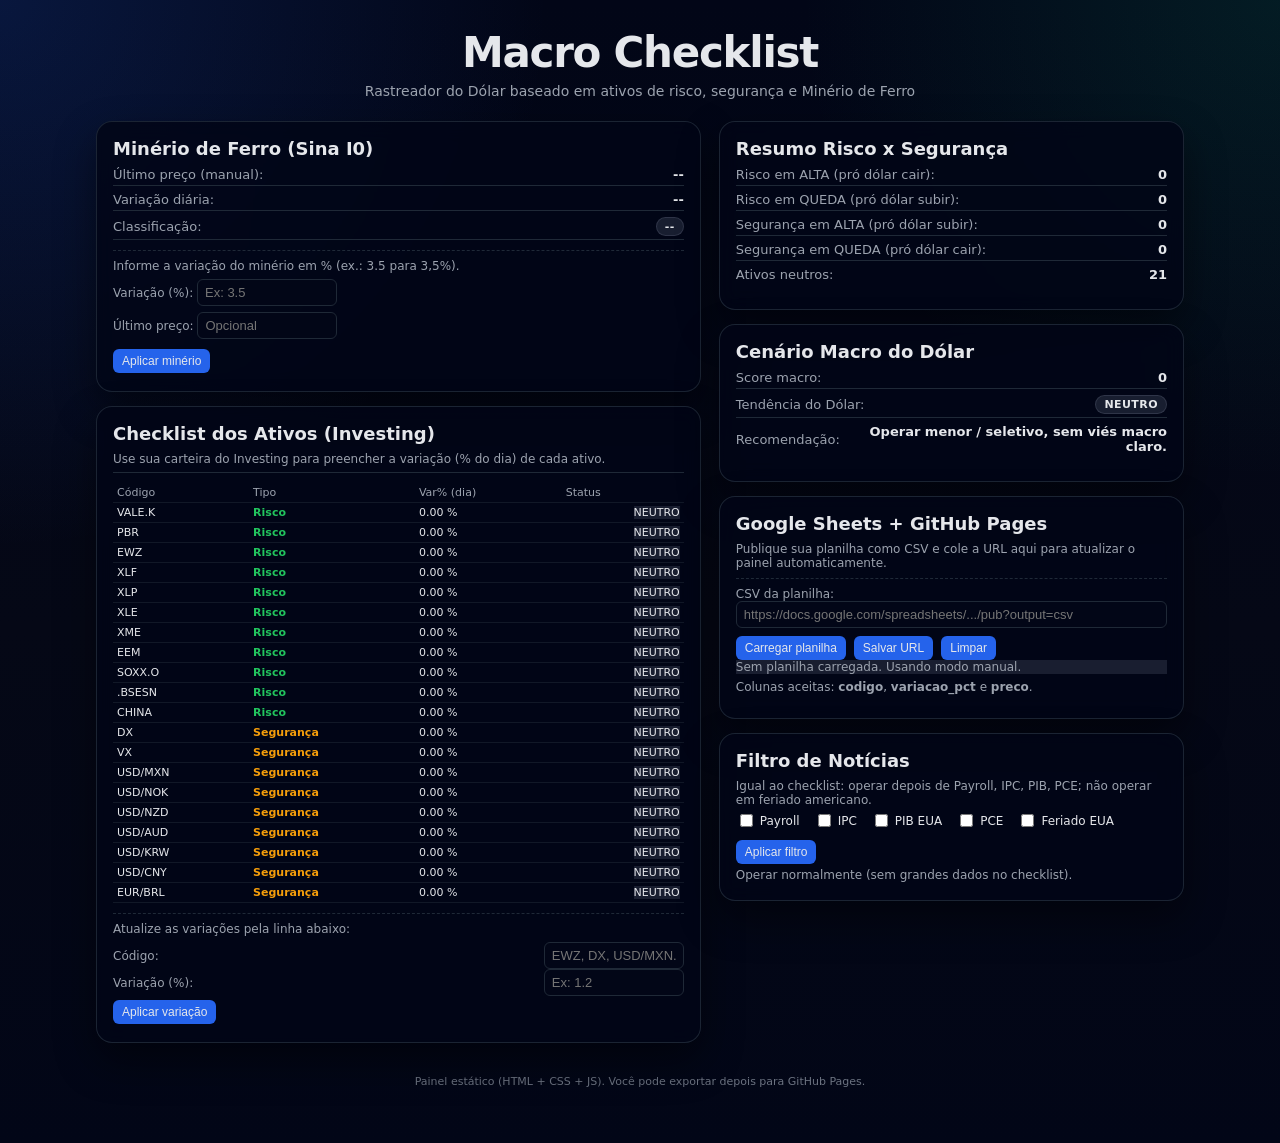
==== index.html @ 8d6e2692 "Atualiza dashboard e suporte ao Google Sheets" ====
<!DOCTYPE html>
<html lang="pt-BR">
<head>
  <meta charset="UTF-8" />
  <title>Macro Checklist - Rastreador do Dólar</title>
  <meta name="viewport" content="width=device-width, initial-scale=1" />
  <link rel="stylesheet" href="style.css" />
</head>
<body>
  <div class="app">
    <header class="header">
      <h1>Macro Checklist</h1>
      <p>Rastreador do Dólar baseado em ativos de risco, segurança e Minério de Ferro</p>
    </header>

    <div class="cards">
      <!-- COLUNA ESQUERDA: Minério + Ativos -->
      <div>
        <section class="card">
          <h2>Minério de Ferro (Sina I0)</h2>
          <div class="row">
            <span class="label">Último preço (manual):</span>
            <span class="value" id="iron-price">--</span>
          </div>
          <div class="row">
            <span class="label">Variação diária:</span>
            <span class="value" id="iron-change">--</span>
          </div>
          <div class="row">
            <span class="label">Classificação:</span>
            <span class="value"><span id="iron-class" class="tag tag-neutral">--</span></span>
          </div>

          <div class="manual-block">
            <p>Informe a variação do minério em % (ex.: 3.5 para 3,5%).</p>
            <label class="input-row">
              <span>Variação (%):</span>
              <input type="number" step="0.01" id="iron-manual" placeholder="Ex: 3.5" />
            </label>
            <label class="input-row">
              <span>Último preço:</span>
              <input type="number" step="0.0001" id="iron-price-manual" placeholder="Opcional" />
            </label>
            <button id="btn-apply-iron">Aplicar minério</button>
          </div>
        </section>

        <section class="card">
          <h2>Checklist dos Ativos (Investing)</h2>
          <p class="hint">
            Use sua carteira do Investing para preencher a variação (% do dia) de cada ativo.
          </p>

          <div class="table-ativos">
            <table>
              <thead>
                <tr>
                  <th>Código</th>
                  <th>Tipo</th>
                  <th>Var% (dia)</th>
                  <th>Status</th>
                </tr>
              </thead>
              <tbody id="ativos-tbody">
                <!-- preenchido via JS -->
              </tbody>
            </table>
          </div>

          <div class="manual-block">
            <p>Atualize as variações pela linha abaixo:</p>
            <div class="input-row">
              <span>Código:</span>
              <input type="text" id="ativo-codigo" placeholder="EWZ, DX, USD/MXN..." />
            </div>
            <div class="input-row">
              <span>Variação (%):</span>
              <input type="number" step="0.01" id="ativo-var" placeholder="Ex: 1.2" />
            </div>
            <button id="btn-apply-ativo">Aplicar variação</button>
          </div>
        </section>
      </div>

      <!-- COLUNA DIREITA: Score + Dólar + Notícias -->
      <div>
        <section class="card">
          <h2>Resumo Risco x Segurança</h2>
          <div class="row">
            <span class="label">Risco em ALTA (pró dólar cair):</span>
            <span class="value" id="risco-alta">--</span>
          </div>
          <div class="row">
            <span class="label">Risco em QUEDA (pró dólar subir):</span>
            <span class="value" id="risco-queda">--</span>
          </div>
          <div class="row">
            <span class="label">Segurança em ALTA (pró dólar subir):</span>
            <span class="value" id="segur-alta">--</span>
          </div>
          <div class="row">
            <span class="label">Segurança em QUEDA (pró dólar cair):</span>
            <span class="value" id="segur-queda">--</span>
          </div>
          <div class="row">
            <span class="label">Ativos neutros:</span>
            <span class="value" id="total-neutro">--</span>
          </div>
        </section>

        <section class="card">
          <h2>Cenário Macro do Dólar</h2>
          <div class="row">
            <span class="label">Score macro:</span>
            <span class="value" id="macro-score">--</span>
          </div>
          <div class="row">
            <span class="label">Tendência do Dólar:</span>
            <span class="value"><span id="usd-trend" class="tag tag-neutral">--</span></span>
          </div>
          <div class="row">
            <span class="label">Recomendação:</span>
            <span class="value" id="usd-action">--</span>
          </div>
        </section>

        <section class="card">
          <h2>Google Sheets + GitHub Pages</h2>
          <p class="hint">
            Publique sua planilha como CSV e cole a URL aqui para atualizar o painel automaticamente.
          </p>
          <div class="manual-block sheet-config">
            <label class="input-row sheet-url-row">
              <span>CSV da planilha:</span>
              <input
                type="url"
                id="sheet-url"
                placeholder="https://docs.google.com/spreadsheets/.../pub?output=csv"
              />
            </label>
            <div class="sheet-actions">
              <button id="btn-load-sheet" type="button">Carregar planilha</button>
              <button id="btn-save-sheet" type="button">Salvar URL</button>
              <button id="btn-clear-sheet" type="button">Limpar</button>
            </div>
            <p class="hint" id="sheet-status">Sem planilha carregada. Usando modo manual.</p>
            <p class="hint">
              Colunas aceitas: <strong>codigo</strong>, <strong>variacao_pct</strong> e <strong>preco</strong>.
            </p>
          </div>
        </section>

        <section class="card">
          <h2>Filtro de Notícias</h2>
          <p class="hint">
            Igual ao checklist: operar depois de Payroll, IPC, PIB, PCE; não operar em feriado americano.
          </p>
          <div class="checkbox-group">
            <label><input type="checkbox" id="chk-payroll" /> Payroll</label>
            <label><input type="checkbox" id="chk-ipc" /> IPC</label>
            <label><input type="checkbox" id="chk-pib" /> PIB EUA</label>
            <label><input type="checkbox" id="chk-pce" /> PCE</label>
            <label><input type="checkbox" id="chk-feriado" /> Feriado EUA</label>
          </div>
          <button id="btn-update-news">Aplicar filtro</button>
          <p class="hint" id="news-hint">Operar normalmente.</p>
        </section>
      </div>
    </div>

    <footer class="footer">
      <p>Painel estático (HTML + CSS + JS). Você pode exportar depois para GitHub Pages.</p>
    </footer>
  </div>

  <script src="script.js"></script>
</body>
</html>
---- style.css ----
* {
  box-sizing: border-box;
}

body {
  margin: 0;
  font-family: system-ui, -apple-system, BlinkMacSystemFont, "Segoe UI", sans-serif;
  background:
    radial-gradient(circle at top left, rgba(37, 99, 235, 0.18), transparent 32%),
    radial-gradient(circle at top right, rgba(16, 185, 129, 0.12), transparent 28%),
    linear-gradient(180deg, #020617 0%, #050816 55%, #020617 100%);
  color: #e5e7eb;
  min-height: 100vh;
}

.app {
  max-width: 1120px;
  margin: 0 auto;
  padding: 28px 16px 44px;
}

.header {
  text-align: center;
  margin-bottom: 22px;
}

.header h1 {
  margin: 0 0 6px;
  font-size: clamp(28px, 4vw, 42px);
  letter-spacing: -0.03em;
}

.header p {
  margin: 0;
  color: #9ca3af;
  font-size: 14px;
}

.cards {
  display: grid;
  grid-template-columns: minmax(0, 1.3fr) minmax(0, 1fr);
  gap: 18px;
}

@media (max-width: 900px) {
  .cards {
    grid-template-columns: minmax(0, 1fr);
  }
}

.card {
  background: rgba(2, 6, 23, 0.82);
  border-radius: 16px;
  border: 1px solid rgba(31, 41, 55, 0.9);
  padding: 16px 16px 18px;
  margin-bottom: 14px;
  box-shadow: 0 18px 40px rgba(0, 0, 0, 0.45);
  backdrop-filter: blur(10px);
  transition: transform 160ms ease, border-color 160ms ease, box-shadow 160ms ease;
}

.card:hover {
  transform: translateY(-2px);
  border-color: rgba(59, 130, 246, 0.38);
  box-shadow: 0 22px 44px rgba(0, 0, 0, 0.52);
}

.card h2 {
  margin: 0 0 8px;
  font-size: 18px;
}

.row {
  display: flex;
  justify-content: space-between;
  align-items: center;
  margin: 6px 0;
  font-size: 13px;
  border-bottom: 1px solid #1f2937; /* linha separadora (igual visual de checklist) */
  padding-bottom: 3px;
}

.row:last-child {
  border-bottom: none;
}

.label {
  color: #9ca3af;
}

.value {
  font-weight: 600;
  text-align: right;
}

.tag {
  display: inline-block;
  padding: 2px 8px;
  border-radius: 999px;
  font-size: 11px;
  font-weight: 600;
  text-transform: uppercase;
  letter-spacing: 0.04em;
  border: 1px solid transparent;
}

.tag-up {
  background: rgba(34, 197, 94, 0.14);
  color: #22c55e;
  border-color: rgba(34, 197, 94, 0.25);
}

.tag-down {
  background: rgba(239, 68, 68, 0.15);
  color: #f97373;
  border-color: rgba(239, 68, 68, 0.25);
}

.tag-neutral {
  background: rgba(148, 163, 184, 0.16);
  color: #e5e7eb;
  border-color: rgba(148, 163, 184, 0.18);
}

.manual-block {
  margin-top: 10px;
  padding-top: 8px;
  border-top: 1px dashed #1f2937;
  font-size: 12px;
}

.manual-block p {
  margin: 0 0 6px;
  color: #9ca3af;
}

.manual-block label {
  display: block;
  margin-bottom: 6px;
}

.manual-block input {
  width: 100%;
  max-width: 140px;
  padding: 5px 7px;
  border-radius: 6px;
  border: 1px solid #1f2937;
  background: #020617;
  color: #e5e7eb;
  font-size: 13px;
}

.input-row {
  display: flex;
  align-items: center;
  justify-content: space-between;
  gap: 8px;
}

.input-row span {
  font-size: 12px;
  color: #9ca3af;
}

button {
  padding: 5px 9px;
  border-radius: 6px;
  border: none;
  background: #2563eb;
  color: #e5e7eb;
  font-size: 12px;
  cursor: pointer;
  margin-top: 4px;
  transition: transform 120ms ease, background 120ms ease, box-shadow 120ms ease;
}

button:hover {
  background: #1d4ed8;
  transform: translateY(-1px);
  box-shadow: 0 8px 16px rgba(37, 99, 235, 0.2);
}

button:active {
  transform: translateY(0);
}

.checkbox-group {
  display: flex;
  flex-wrap: wrap;
  gap: 6px 14px;
  margin: 4px 0 6px;
  font-size: 12px;
}

.checkbox-group label {
  display: flex;
  align-items: center;
  gap: 4px;
}

.hint {
  margin: 4px 0 0;
  font-size: 12px;
  color: #9ca3af;
}

.table-ativos {
  margin-top: 6px;
  border-top: 1px solid #1f2937;
  padding-top: 6px;
  font-size: 12px;
}

.table-ativos table {
  width: 100%;
  border-collapse: collapse;
  margin-top: 4px;
}

.table-ativos th,
.table-ativos td {
  padding: 3px 4px;
  border-bottom: 1px solid #111827;
  text-align: left;
  font-size: 11px;
}

.table-ativos tr:hover td {
  background: rgba(15, 23, 42, 0.38);
}

.table-ativos td:last-child {
  text-align: right;
}

.table-ativos td .tag {
  padding: 2px 7px;
  min-width: 58px;
  text-align: center;
}

.sheet-config {
  margin-top: 8px;
}

.sheet-url-row {
  align-items: flex-start;
}

.sheet-url-row input {
  width: 100%;
  max-width: none;
}

.sheet-actions {
  display: flex;
  flex-wrap: wrap;
  gap: 8px;
  margin-top: 8px;
}

.sheet-actions button {
  margin-top: 0;
}

.sheet-status {
  margin-top: 8px;
}

.table-ativos th {
  color: #9ca3af;
  font-weight: 500;
}

.tipo-risco {
  color: #22c55e;
  font-weight: 600;
}

.tipo-seguranca {
  color: #f59e0b;
  font-weight: 600;
}

.footer {
  margin-top: 18px;
  text-align: center;
  font-size: 11px;
  color: #6b7280;
}

@media (max-width: 900px) {
  .app {
    padding-top: 18px;
  }

  .header {
    text-align: left;
  }

  .sheet-url-row {
    flex-direction: column;
    align-items: flex-start;
  }

  .row,
  .input-row {
    gap: 10px;
  }
}
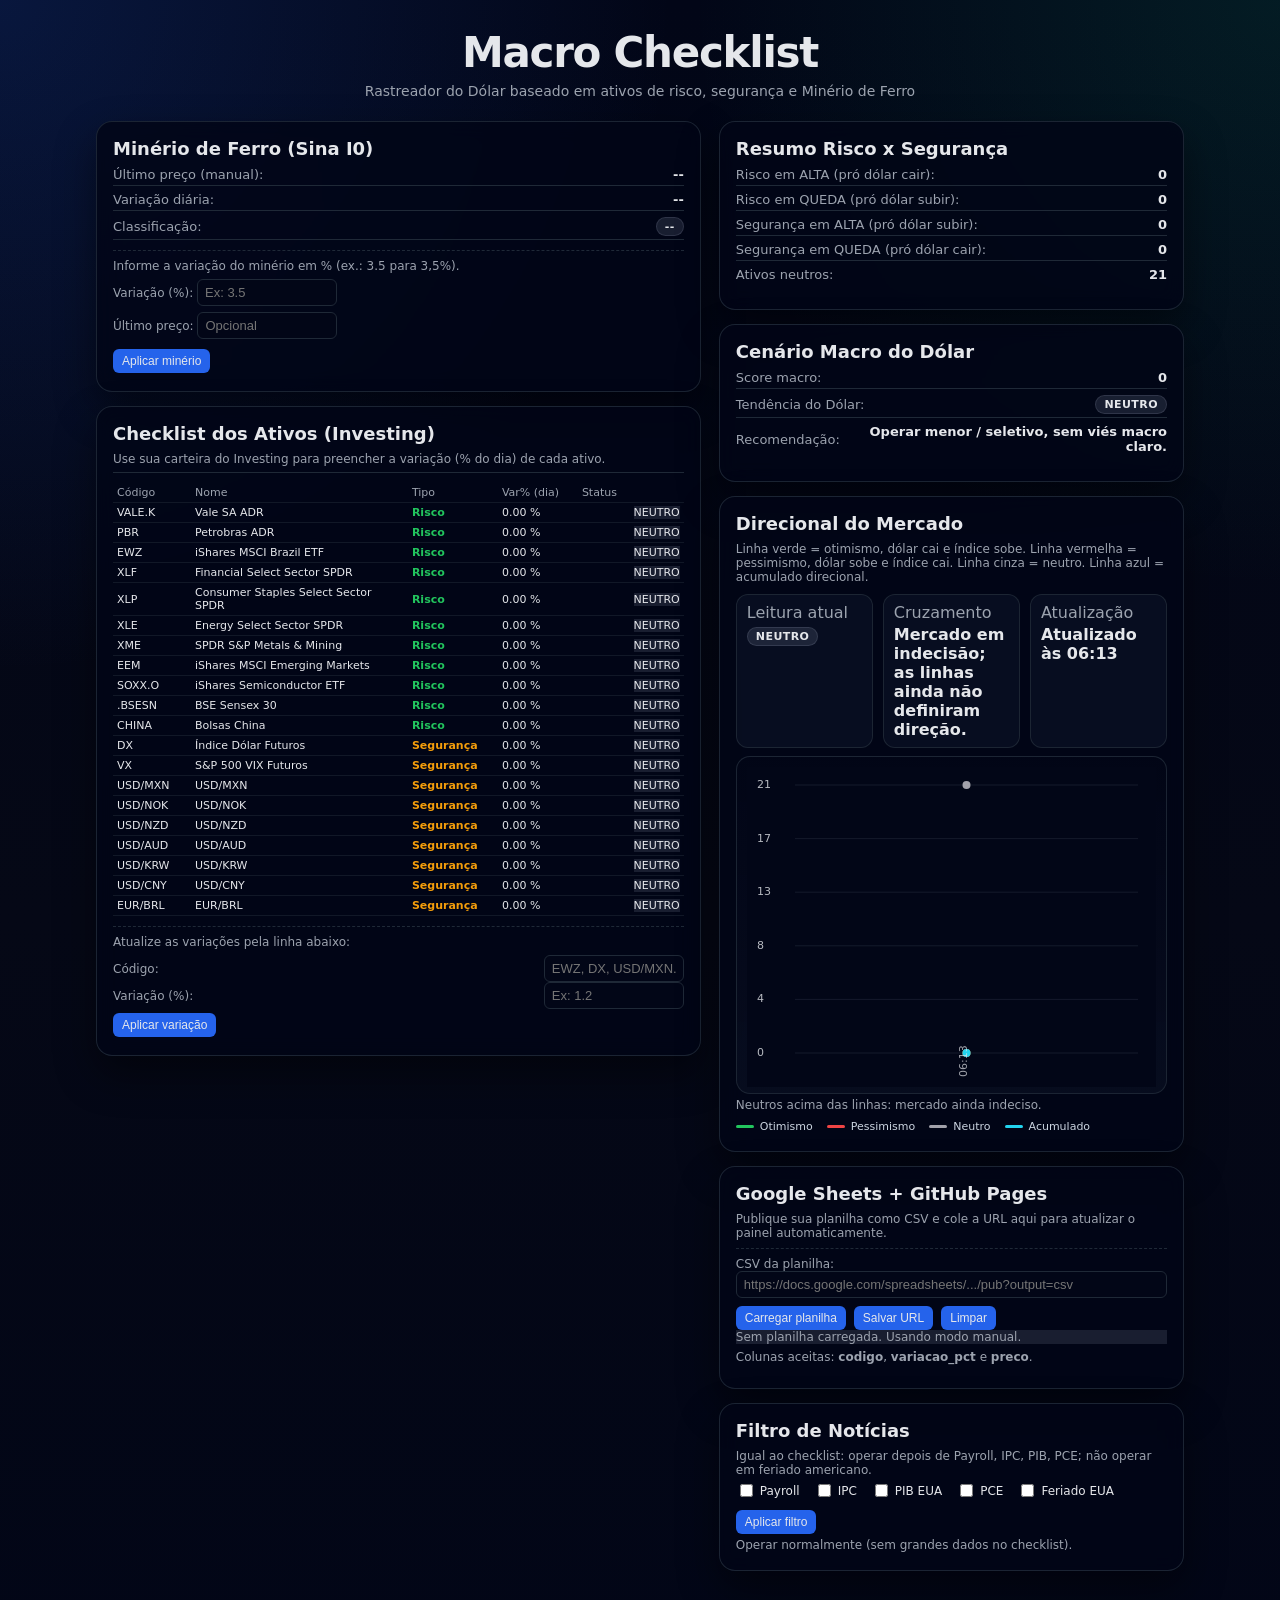
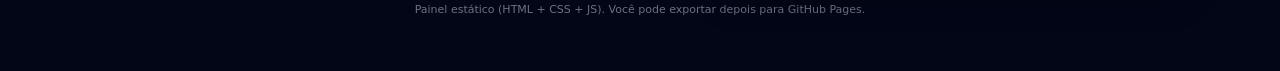
==== commit 291a9921: "Direcional do mercado + refresh 5m" ====
--- a/index.html
+++ b/index.html
@@ -56,6 +56,7 @@
               <thead>
                 <tr>
                   <th>Código</th>
+                  <th>Nome</th>
                   <th>Tipo</th>
                   <th>Var% (dia)</th>
                   <th>Status</th>
@@ -121,6 +122,40 @@
           <div class="row">
             <span class="label">Recomendação:</span>
             <span class="value" id="usd-action">--</span>
+          </div>
+        </section>
+
+        <section class="card market-card">
+          <h2>Direcional do Mercado</h2>
+          <p class="hint">
+            Linha verde = otimismo, dólar cai e índice sobe. Linha vermelha = pessimismo, dólar sobe e índice cai.
+            Linha cinza = neutro. Linha azul = acumulado direcional.
+          </p>
+          <div class="market-summary">
+            <div>
+              <span class="label">Leitura atual</span>
+              <span class="value"><span id="market-direction" class="tag tag-neutral">NEUTRO</span></span>
+            </div>
+            <div>
+              <span class="label">Cruzamento</span>
+              <span class="value" id="market-cross">Aguardando dados</span>
+            </div>
+            <div>
+              <span class="label">Atualização</span>
+              <span class="value" id="market-updated">--</span>
+            </div>
+          </div>
+          <div class="market-chart-wrap">
+            <canvas id="market-chart"></canvas>
+          </div>
+          <p class="hint" id="market-note">
+            Neutros acima das linhas: mercado ainda indeciso.
+          </p>
+          <div class="market-legend">
+            <span><i class="swatch swatch-green"></i> Otimismo</span>
+            <span><i class="swatch swatch-red"></i> Pessimismo</span>
+            <span><i class="swatch swatch-gray"></i> Neutro</span>
+            <span><i class="swatch swatch-cyan"></i> Acumulado</span>
           </div>
         </section>
 
--- a/style.css
+++ b/style.css
@@ -225,6 +225,26 @@
   font-size: 11px;
 }
 
+.table-ativos th:nth-child(1),
+.table-ativos td:nth-child(1) {
+  width: 78px;
+}
+
+.table-ativos th:nth-child(2),
+.table-ativos td:nth-child(2) {
+  width: 38%;
+}
+
+.table-ativos th:nth-child(3),
+.table-ativos td:nth-child(3) {
+  width: 90px;
+}
+
+.table-ativos th:nth-child(4),
+.table-ativos td:nth-child(4) {
+  width: 80px;
+}
+
 .table-ativos tr:hover td {
   background: rgba(15, 23, 42, 0.38);
 }
@@ -265,6 +285,70 @@
 
 .sheet-status {
   margin-top: 8px;
+}
+
+.market-summary {
+  display: grid;
+  grid-template-columns: repeat(3, minmax(0, 1fr));
+  gap: 10px;
+  margin: 10px 0 8px;
+}
+
+.market-summary > div {
+  padding: 8px 10px;
+  border: 1px solid rgba(31, 41, 55, 0.9);
+  border-radius: 12px;
+  background: rgba(15, 23, 42, 0.5);
+}
+
+.market-summary .label {
+  display: block;
+  margin-bottom: 3px;
+}
+
+.market-chart-wrap {
+  border: 1px solid rgba(31, 41, 55, 0.9);
+  border-radius: 14px;
+  background: linear-gradient(180deg, rgba(2, 6, 23, 0.7), rgba(15, 23, 42, 0.45));
+  padding: 10px 10px 6px;
+  overflow: hidden;
+}
+
+.market-chart-wrap canvas {
+  width: 100%;
+  height: 320px;
+  display: block;
+}
+
+.market-legend {
+  display: flex;
+  flex-wrap: wrap;
+  gap: 10px 14px;
+  margin-top: 8px;
+  font-size: 11px;
+  color: #cbd5e1;
+}
+
+.market-legend span {
+  display: inline-flex;
+  align-items: center;
+  gap: 6px;
+}
+
+.swatch {
+  width: 18px;
+  height: 3px;
+  border-radius: 999px;
+  display: inline-block;
+}
+
+.swatch-green { background: #22c55e; }
+.swatch-red { background: #ef4444; }
+.swatch-gray { background: #a1a1aa; }
+.swatch-cyan { background: #22d3ee; }
+
+.market-card .value {
+  text-align: left;
 }
 
 .table-ativos th {
@@ -303,6 +387,10 @@
     align-items: flex-start;
   }
 
+  .market-summary {
+    grid-template-columns: minmax(0, 1fr);
+  }
+
   .row,
   .input-row {
     gap: 10px;
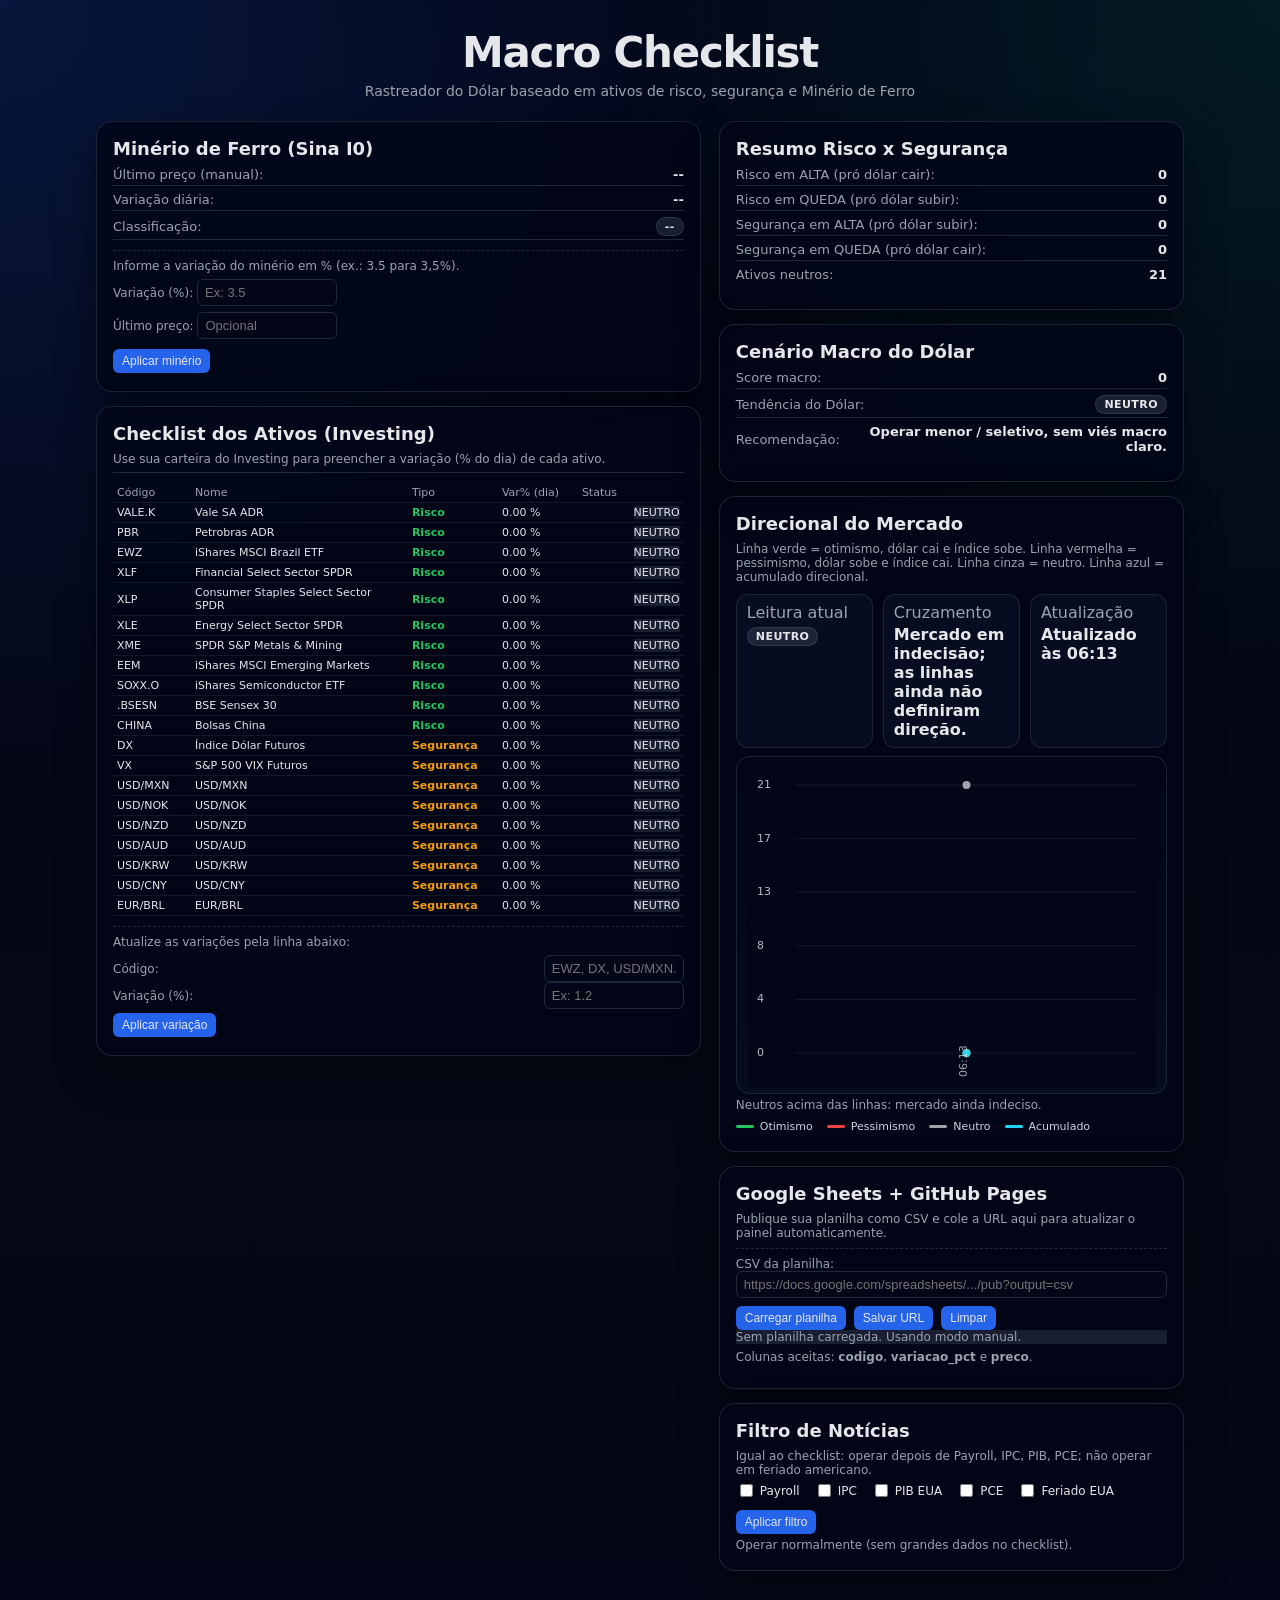
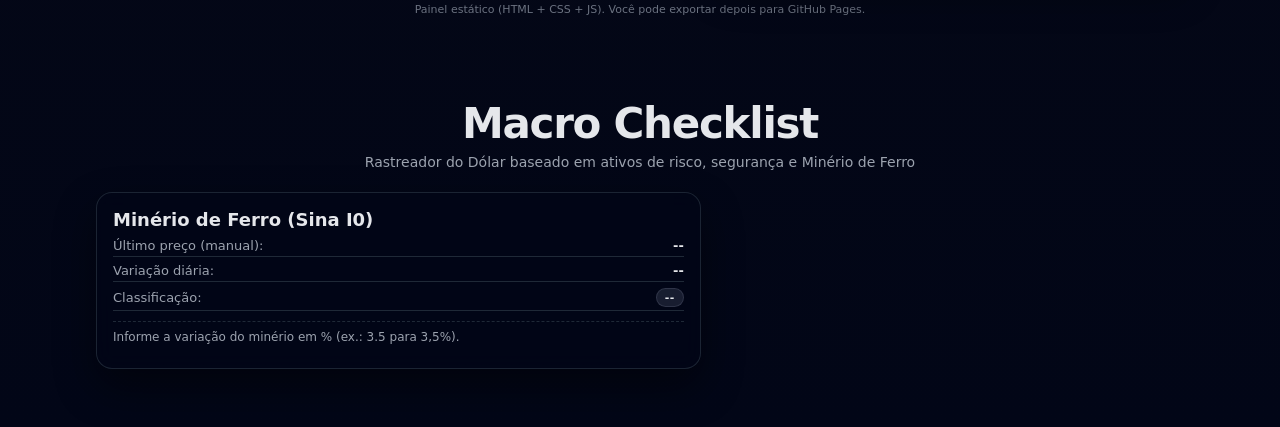
==== commit b5052fd4: "Update stylesheet and script version in index.html" ====
--- a/index.html
+++ b/index.html
@@ -4,7 +4,7 @@
   <meta charset="UTF-8" />
   <title>Macro Checklist - Rastreador do Dólar</title>
   <meta name="viewport" content="width=device-width, initial-scale=1" />
-  <link rel="stylesheet" href="style.css" />
+  <link rel="stylesheet" href="style.css?v=291a9924" />
 </head>
 <body>
   <div class="app">
@@ -208,6 +208,7 @@
     </footer>
   </div>
 
-  <script src="script.js"></script>
+  <script src="script.js?v=291a9924"></script>
 </body>
 </html>
+<!DOCTYPE html><html lang="pt-BR"><head>  <meta charset="UTF-8" />  <title>Macro Checklist - Rastreador do Dólar</title>  <meta name="viewport" content="width=device-width, initial-scale=1" />  <link rel="stylesheet" href="style.css?v=291a9924" /></head><body>  <div class="app">    <header class="header">      <h1>Macro Checklist</h1>      <p>Rastreador do Dólar baseado em ativos de risco, segurança e Minério de Ferro</p>    </header>    <div class="cards">      <!-- COLUNA ESQUERDA: Minério + Ativos -->      <div>        <section class="card">          <h2>Minério de Ferro (Sina I0)</h2>          <div class="row">            <span class="label">Último preço (manual):</span>            <span class="value" id="iron-price">--</span>          </div>          <div class="row">            <span class="label">Variação diária:</span>            <span class="value" id="iron-change">--</span>          </div>          <div class="row">            <span class="label">Classificação:</span>            <span class="value"><span id="iron-class" class="tag tag-neutral">--</span></span>          </div>          <div class="manual-block">            <p>Informe a variação do minério em % (ex.: 3.5 para 3,5%).</p>            <label class="input-row">
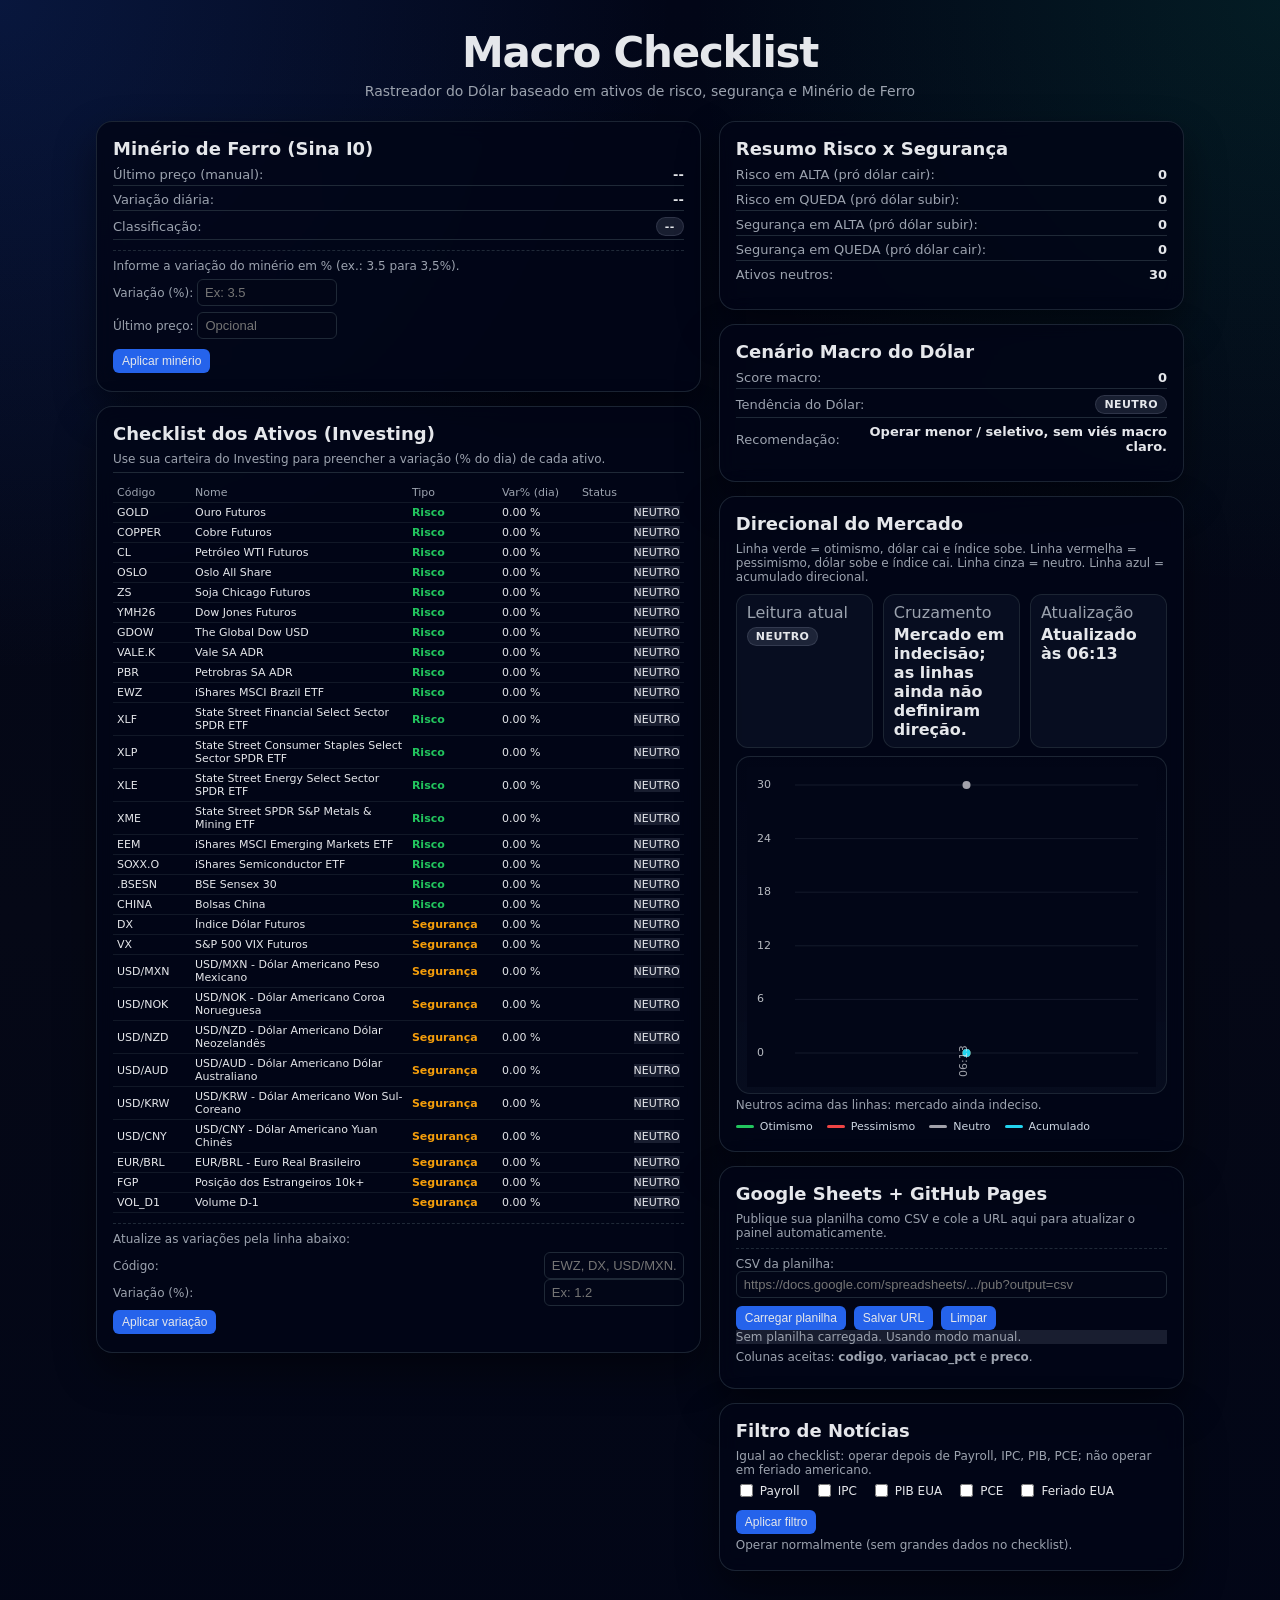
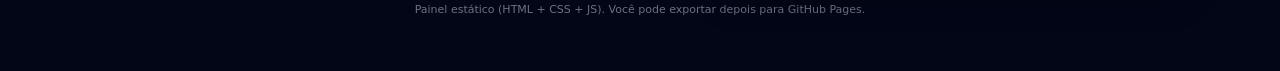
==== commit 7657cf92: "Finaliza dashboard: script atualizado e cache-bust" ====
--- a/index.html
+++ b/index.html
@@ -211,4 +211,3 @@
   <script src="script.js?v=291a9924"></script>
 </body>
 </html>
-<!DOCTYPE html><html lang="pt-BR"><head>  <meta charset="UTF-8" />  <title>Macro Checklist - Rastreador do Dólar</title>  <meta name="viewport" content="width=device-width, initial-scale=1" />  <link rel="stylesheet" href="style.css?v=291a9924" /></head><body>  <div class="app">    <header class="header">      <h1>Macro Checklist</h1>      <p>Rastreador do Dólar baseado em ativos de risco, segurança e Minério de Ferro</p>    </header>    <div class="cards">      <!-- COLUNA ESQUERDA: Minério + Ativos -->      <div>        <section class="card">          <h2>Minério de Ferro (Sina I0)</h2>          <div class="row">            <span class="label">Último preço (manual):</span>            <span class="value" id="iron-price">--</span>          </div>          <div class="row">            <span class="label">Variação diária:</span>            <span class="value" id="iron-change">--</span>          </div>          <div class="row">            <span class="label">Classificação:</span>            <span class="value"><span id="iron-class" class="tag tag-neutral">--</span></span>          </div>          <div class="manual-block">            <p>Informe a variação do minério em % (ex.: 3.5 para 3,5%).</p>            <label class="input-row">
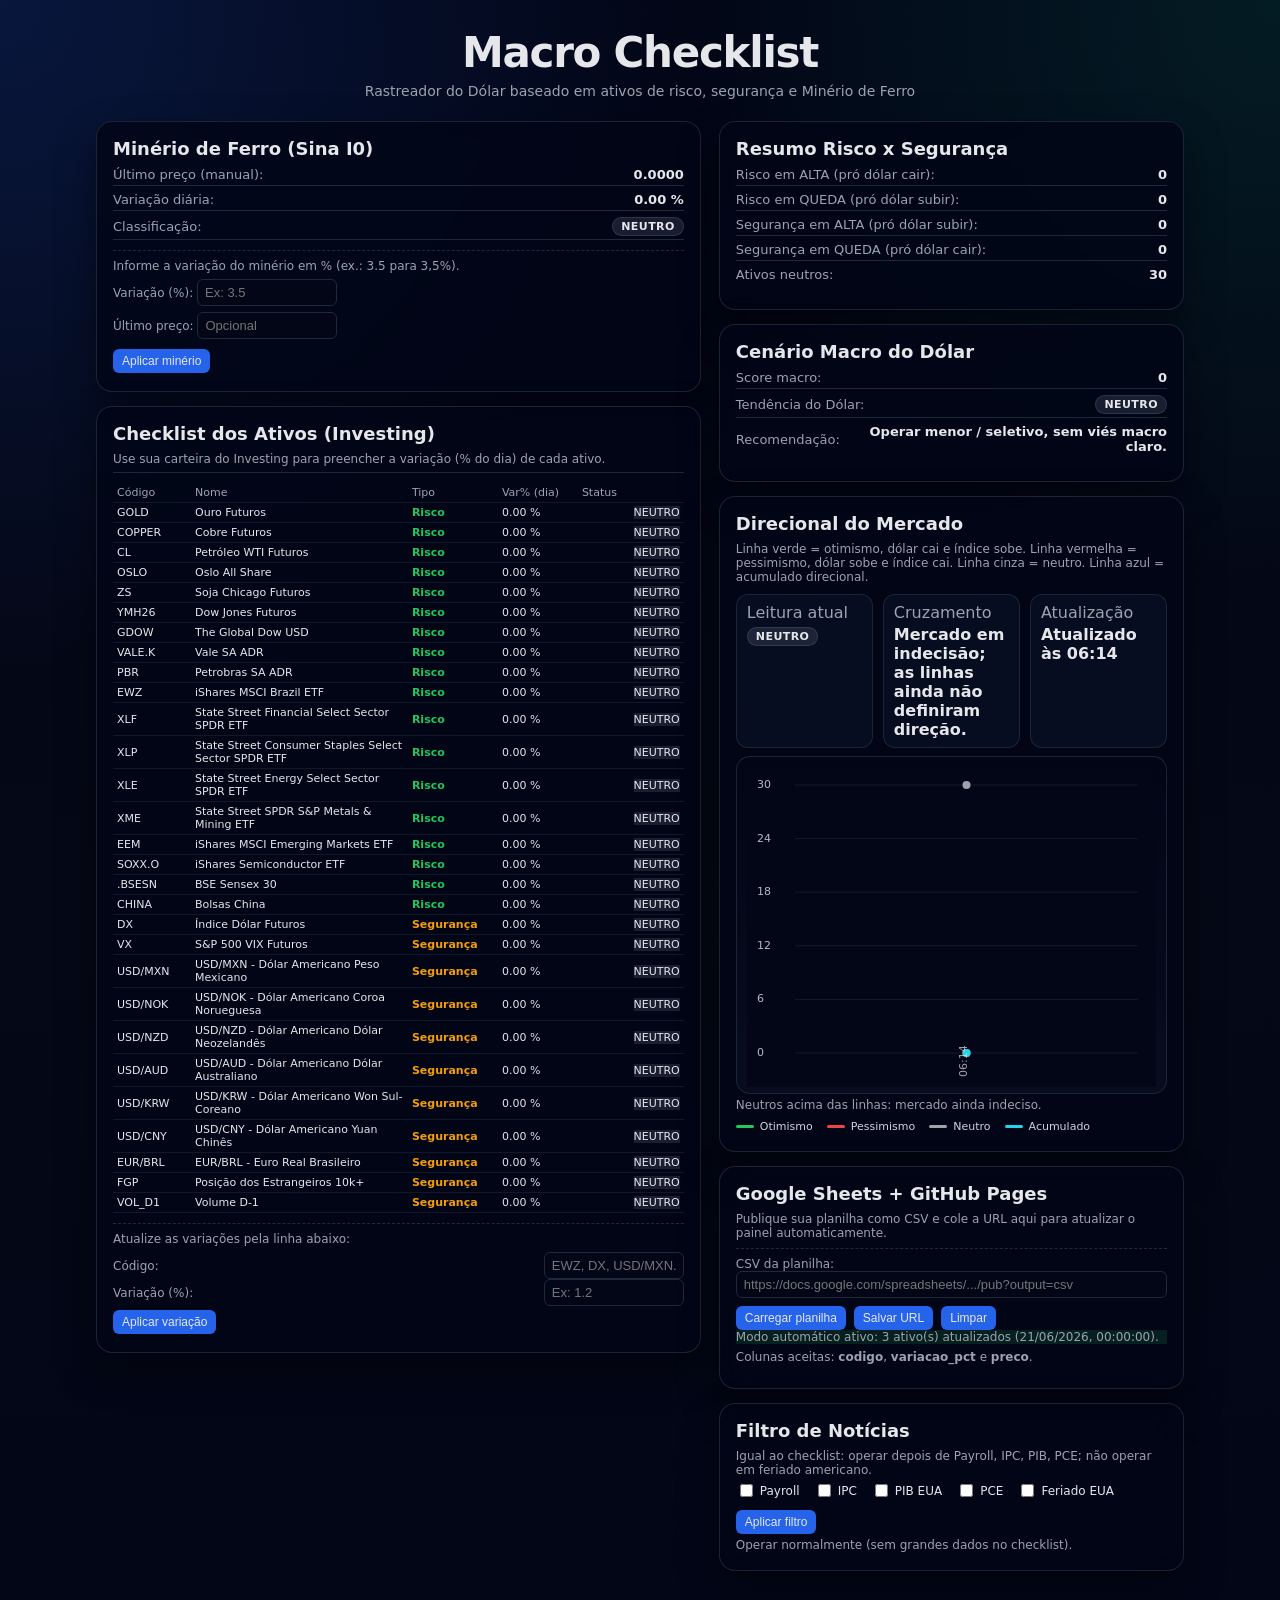
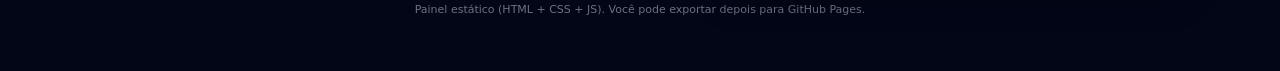
==== commit 632ef425: "Bump cache-bust para 291a9927 Força atualização imediata do JS/CSS com modo automático no navegador." ====
--- a/index.html
+++ b/index.html
@@ -4,7 +4,7 @@
   <meta charset="UTF-8" />
   <title>Macro Checklist - Rastreador do Dólar</title>
   <meta name="viewport" content="width=device-width, initial-scale=1" />
-  <link rel="stylesheet" href="style.css?v=291a9924" />
+  <link rel="stylesheet" href="style.css?v=291a9927" />
 </head>
 <body>
   <div class="app">
@@ -208,6 +208,6 @@
     </footer>
   </div>
 
-  <script src="script.js?v=291a9924"></script>
+  <script src="script.js?v=291a9927"></script>
 </body>
 </html>
